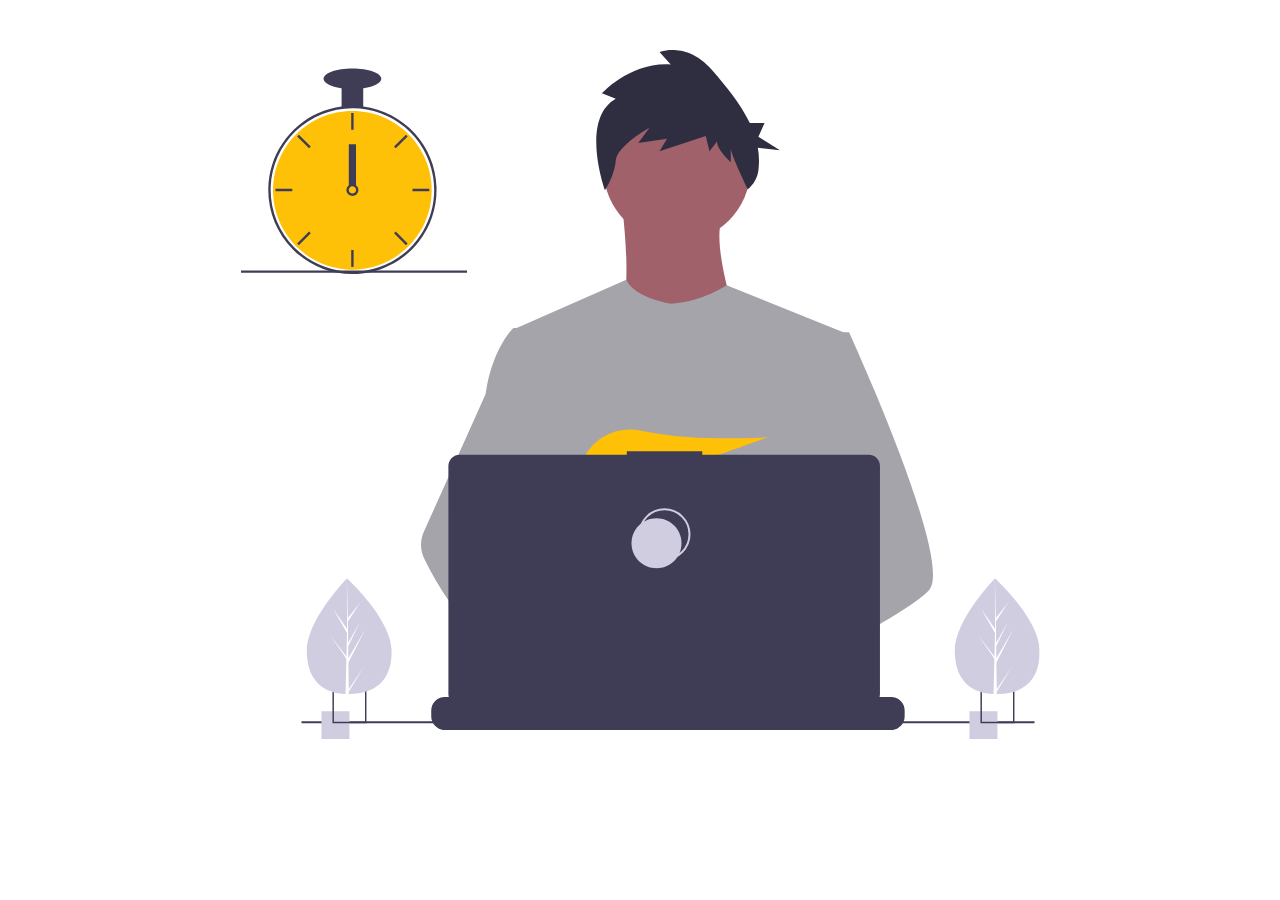
==== Laptop Boy/index.html @ 999169ca "New SVG animation Laptop Boy" ====
<!DOCTYPE html>
<html lang="en">
<head>
    <meta charset="UTF-8">
    <meta name="viewport" content="width=device-width, initial-scale=1.0">
    <meta http-equiv="X-UA-Compatible" content="ie=edge">
    <title>Working Guy</title>
    <link rel="stylesheet" href="styles.css">
</head>
<body>
    <div>
        <svg width="799" height="690" viewBox="0 0 799 690" fill="none" xmlns="http://www.w3.org/2000/svg">
            <g id="undraw_dev_productivity_umsq 1" clip-path="url(#clip0)">
                <g id="boy">
                    <path id="Vector"
                        d="M435.922 191.941C476.534 191.941 509.458 159.018 509.458 118.405C509.458 77.7923 476.534 44.869 435.922 44.869C395.309 44.869 362.385 77.7923 362.385 118.405C362.385 159.018 395.309 191.941 435.922 191.941Z"
                        fill="#A0616A" />
                    <path id="Vector_2"
                        d="M381.036 155.173C381.036 155.173 394.89 259.616 373.576 271.339C352.261 283.062 500.399 284.128 500.399 284.128C500.399 284.128 467.361 193.54 482.281 165.831L381.036 155.173Z"
                        fill="#A0616A" />
                    <path id="Vector_3"
                        d="M608.57 284.656L596.25 340.756L570.2 459.446L569.42 465.946L560.43 541.196L554.45 591.186L550.44 624.766C526.06 637.296 508.39 645.946 508.39 645.946C508.39 645.946 506.87 638.326 504.42 628.576C487.31 633.706 455.65 642.216 428.82 643.916C438.59 654.806 443.08 665.036 436.99 672.586C418.61 695.346 342.73 647.666 316.19 629.886C315.572 634.143 315.338 638.447 315.49 642.746L295.18 627.126L297.19 591.186L300.58 530.376L304.84 454.116C303.497 450.851 302.371 447.5 301.47 444.086C295.25 421.966 287.7 377.796 281.91 340.756C277.25 310.946 273.75 285.756 273.01 280.396C272.91 279.696 272.86 279.336 272.86 279.336L385.29 229.656C393.28 248.186 430.59 253.756 430.59 253.756C461.5 251.626 485.73 235.326 485.73 235.326L608.57 284.656Z"
                        fill="#A5A4AB" />
                    <path id="Vector_4"
                        d="M516.92 624.636C516.92 624.636 512.16 626.266 504.42 628.576C487.31 633.706 455.65 642.216 428.82 643.916C405.72 645.396 386.2 641.836 382.63 626.766C381.1 620.286 383.27 614.956 388 610.576C402.12 597.486 439 592.796 468.25 591.186C476.51 590.736 484.15 590.526 490.51 590.446C501.31 590.306 508.39 590.526 508.39 590.526L508.56 591.186L516.92 624.636Z"
                        fill="#A0616A" />
                    <path id="Vector_5"
                        d="M374.746 48.8468L360.997 43.3423C360.997 43.3423 389.746 11.6915 429.744 14.4439L418.494 2.05865C418.494 2.05865 445.993 -8.95021 470.992 19.9482C484.134 35.1394 499.339 52.996 508.817 73.1112H523.542L517.396 86.643L538.906 100.175L516.829 97.7442C518.144 105.154 518.346 112.719 517.428 120.189C516.481 127.661 512.668 134.473 506.793 139.187C506.793 139.187 489.741 103.891 489.741 98.387V112.148C489.741 112.148 475.992 99.7631 475.992 91.5065L468.492 101.139L464.743 86.0019L418.495 101.139L425.994 88.7543L397.245 92.8826L408.495 77.7452C408.495 77.7452 375.997 95.6348 374.746 110.772C373.497 125.909 363.984 140.253 363.984 140.253C363.984 140.253 338.498 69.4885 374.746 48.8468Z"
                        fill="#2F2E41" />
                    <path id="Vector_6"
                        d="M436.99 672.586C418.61 695.346 342.73 647.666 316.19 629.886C310.41 626.016 306.97 623.566 306.97 623.566L331.25 591.186L338.94 580.936C338.94 580.936 345.82 584.586 355.99 590.526C356.36 590.746 356.73 590.966 357.11 591.186C365.88 596.336 376.89 603.066 388 610.576C403.33 620.946 418.83 632.776 428.82 643.916C438.59 654.806 443.08 665.036 436.99 672.586Z"
                        fill="#A0616A" />
                    <path id="Vector_7"
                        d="M372.877 415.806L385.631 430.687C390.37 429.783 395.319 428.721 400.416 427.529L396.752 415.806L405.71 426.256C459.707 412.976 526.637 387.155 526.637 387.155C526.637 387.155 454.38 392.453 400.428 380.666C376.558 375.451 351.998 387.284 342.202 409.669C336.509 422.679 337.403 433.952 357.596 433.952C364.419 433.835 371.224 433.195 377.949 432.037L372.877 415.806Z"
                        fill="#FFC107" />
                    <path id="Vector_8" d="M793.5 671.326H60.5002V673.326H793.5V671.326Z" fill="#3F3D56" />
                    <path id="Vector_9" d="M108.446 661.223H80.446V689.223H108.446V661.223Z" fill="#D0CDE1" />
                    <path id="Vector_10"
                        d="M91.45 639.223V673.223H125.45V639.223H91.45ZM123.97 671.743H92.92V640.703H123.97V671.743Z"
                        fill="#3F3D56" />
                    <path id="Vector_11" d="M756.446 661.223H728.446V689.223H756.446V661.223Z" fill="#D0CDE1" />
                    <path id="Vector_12"
                        d="M739.45 639.223V673.223H773.45V639.223H739.45ZM771.97 671.743H740.92V640.703H771.97V671.743Z"
                        fill="#3F3D56" />
                    <path id="Vector_13"
                        d="M111.34 219.681C155.159 219.681 190.681 184.159 190.681 140.34C190.681 96.5219 155.159 61 111.34 61C67.5219 61 32 96.5219 32 140.34C32 184.159 67.5219 219.681 111.34 219.681Z"
                        fill="#FFC107" />
                    <path id="Vector_14"
                        d="M122.229 56.49C115.045 55.5764 107.775 55.5764 100.591 56.49C84.5863 58.5914 69.5206 65.2399 57.1812 75.6466C44.8419 86.0533 35.747 99.7814 30.9756 115.202C28.8056 122.229 27.5767 129.514 27.3211 136.864C27.2851 137.886 27.261 138.92 27.261 139.954C27.2833 162.265 36.1561 183.655 51.9323 199.431C67.7084 215.208 89.0991 224.08 111.41 224.103C113.201 224.103 114.992 224.043 116.759 223.934C120.908 223.674 125.03 223.103 129.093 222.227C148.495 218.055 165.798 207.161 177.947 191.468C190.096 175.776 196.308 156.295 195.487 136.467C194.666 116.638 186.864 97.7381 173.459 83.104C160.054 68.4699 141.909 59.0436 122.229 56.49H122.229ZM137.748 217.347H137.736C130.959 219.659 123.905 221.062 116.759 221.518C114.992 221.638 113.201 221.698 111.41 221.698C89.738 221.672 68.9613 213.051 53.6369 197.727C38.3126 182.402 29.6917 161.626 29.6652 139.954C29.6652 138.92 29.6892 137.886 29.7253 136.864C30.5517 115.744 39.5159 95.7617 54.7414 81.1009C69.9669 66.4401 90.2733 58.2371 111.41 58.209C130.776 58.2101 149.513 65.0866 164.283 77.6132C179.052 90.1399 188.895 107.503 192.057 126.61C195.22 145.716 191.496 165.325 181.55 181.942C171.604 198.559 156.082 211.106 137.748 217.347H137.748Z"
                        fill="#3F3D56" />
                    <path id="Vector_15" d="M112.612 63.0175H110.208V79.8473H112.612V63.0175Z" fill="#3F3D56" />
                    <path id="Vector_16" d="M57.8578 84.7016L56.1578 86.4017L68.0582 98.3021L69.7583 96.6021L57.8578 84.7016Z"
                        fill="#3F3D56" />
                    <path id="Vector_17" d="M34.4737 138.752V141.156H51.3035V138.752H34.4737Z" fill="#3F3D56" />
                    <path id="Vector_18" d="M56.1578 193.506L57.8578 195.206L69.7583 183.305L68.0582 181.605L56.1578 193.506Z"
                        fill="#3F3D56" />
                    <path id="Vector_19" d="M153.061 96.6021L154.762 98.3021L166.662 86.4017L164.962 84.7016L153.061 96.6021Z"
                        fill="#3F3D56" />
                    <path id="Vector_20" d="M171.516 138.752V141.156H188.346V138.752H171.516Z" fill="#3F3D56" />
                    <path id="Vector_21" d="M154.762 181.605L153.061 183.305L164.962 195.206L166.662 193.506L154.762 181.605Z"
                        fill="#3F3D56" />
                    <path id="Vector_22" d="M112.612 200.06H110.208V216.89H112.612V200.06Z" fill="#3F3D56" />
                    <path id="Vector_23" d="M226 220.44H0V222.844H226V220.44Z" fill="#3F3D56" />
                </g>
                <g id="logo">
                </g>
                <g id="petals">
                    <path id="Vector_24"
                        d="M150.594 599.754C151.527 631.704 132.859 643.413 109.43 644.097C108.886 644.113 108.345 644.123 107.805 644.126C106.719 644.135 105.643 644.117 104.577 644.072C83.3891 643.192 66.6173 631.945 65.7495 602.232C64.8515 571.482 103.018 531.529 105.882 528.574L105.887 528.571C105.996 528.458 106.052 528.402 106.052 528.402C106.052 528.402 149.661 567.807 150.594 599.754Z"
                         />
                    <path id="Vector_25"
                        d="M107.744 639.255L122.626 617.124L107.774 641.636L107.805 644.126C106.719 644.135 105.643 644.117 104.577 644.072L105.316 612.06L105.295 611.813L105.323 611.766L105.393 608.741L89.0953 585.078L105.374 606.477L105.432 607.116L105.989 582.93L91.9123 558.397L106.029 578.681L105.882 528.574L105.882 528.407L105.887 528.571L106.822 568.062L119.651 552.021L106.864 571.464L107.144 593.098L118.949 571.984L107.187 596.279L107.343 608.308L124.512 578.897L107.395 612.505L107.744 639.255Z"
                        fill="#fff" />
                    <path id="Vector_26"
                        d="M798.594 599.754C799.527 631.704 780.859 643.413 757.43 644.097C756.886 644.113 756.345 644.123 755.805 644.126C754.719 644.135 753.643 644.117 752.577 644.072C731.389 643.192 714.617 631.945 713.75 602.232C712.852 571.482 751.018 531.529 753.882 528.574L753.887 528.571C753.996 528.458 754.052 528.402 754.052 528.402C754.052 528.402 797.661 567.807 798.594 599.754Z"
                         />
                    <path id="Vector_27"
                        d="M755.744 639.255L770.626 617.124L755.774 641.636L755.805 644.126C754.719 644.135 753.643 644.117 752.577 644.072L753.316 612.06L753.295 611.813L753.323 611.766L753.393 608.741L737.095 585.078L753.374 606.477L753.432 607.116L753.989 582.93L739.912 558.397L754.029 578.681L753.882 528.574L753.882 528.407L753.887 528.571L754.822 568.062L767.651 552.021L754.864 571.464L755.144 593.098L766.949 571.984L755.187 596.279L755.343 608.308L772.512 578.897L755.395 612.505L755.744 639.255Z"
                        fill="#fff" />
                </g>
                <g id="hand">
                    <path id="Vector_28"
                        d="M687.993 540.17C680.503 548.29 661.943 560.52 639.443 573.76C631.073 578.68 622.163 583.75 613.073 588.79C591.383 600.82 568.673 612.74 549.933 622.37C525.553 634.9 507.883 643.55 507.883 643.55C507.883 643.55 506.363 635.93 503.913 626.18C500.633 613.13 495.693 596.26 490.543 588.79C490.363 588.53 490.183 588.29 490.003 588.05C488.503 586.08 486.993 584.93 485.503 584.93L559.923 538.8L592.083 518.86L568.913 463.55L539.853 394.17L557.393 338.36L575.023 282.26H608.063C608.063 282.26 619.003 306.14 632.993 339.44C635.083 344.42 637.243 349.61 639.443 354.97C668.223 424.97 704.103 522.72 687.993 540.17Z"
                        fill="#A5A4AB" />
                    <path id="Vector_29"
                        d="M355.483 588.13C352.769 588.12 350.059 588.34 347.383 588.79C324.393 592.74 317.613 613.55 315.683 627.49C315.065 631.747 314.831 636.051 314.983 640.35L294.673 624.73L287.273 619.04C269.463 612.83 253.593 601.8 239.833 588.79C227.896 577.304 217.188 564.605 207.883 550.9C198.615 537.392 190.352 523.22 183.163 508.5C181.157 504.392 180.078 499.894 180.004 495.323C179.93 490.752 180.861 486.221 182.733 482.05L207.883 426L244.643 344.08C244.913 342.13 245.209 340.223 245.533 338.36C252.823 296.56 272.353 278 272.353 278H287.273L297.253 338.36L309.653 413.35L300.963 441.69L280.883 507.14L300.073 527.98L355.483 588.13Z"
                        fill="#A5A4AB" />
                </g>
                <g id="laptop">
                    <path id="Vector_30"
                        d="M663.65 660.386V666.456C663.654 668.122 663.345 669.774 662.74 671.326C662.472 672.018 662.147 672.687 661.77 673.326C660.578 675.327 658.887 676.983 656.862 678.133C654.838 679.283 652.549 679.887 650.22 679.886H203.67C201.342 679.887 199.053 679.283 197.028 678.133C195.003 676.983 193.312 675.327 192.12 673.326C191.743 672.687 191.419 672.018 191.15 671.326C190.546 669.774 190.237 668.122 190.24 666.456V660.386C190.24 658.622 190.587 656.876 191.262 655.246C191.936 653.616 192.926 652.136 194.173 650.889C195.42 649.641 196.901 648.652 198.53 647.977C200.16 647.303 201.906 646.956 203.67 646.956H229.41V644.126C229.41 644.052 229.425 643.98 229.453 643.912C229.481 643.844 229.522 643.782 229.574 643.73C229.626 643.678 229.688 643.636 229.756 643.608C229.824 643.58 229.897 643.566 229.97 643.566H243.4C243.474 643.566 243.547 643.58 243.615 643.608C243.683 643.636 243.745 643.678 243.797 643.73C243.849 643.782 243.89 643.844 243.918 643.912C243.946 643.98 243.96 644.052 243.96 644.126V646.956H252.35V644.126C252.35 644.052 252.365 643.98 252.393 643.912C252.421 643.844 252.462 643.782 252.514 643.73C252.566 643.678 252.628 643.636 252.696 643.608C252.764 643.58 252.837 643.566 252.91 643.566H266.34C266.414 643.566 266.487 643.58 266.555 643.608C266.623 643.636 266.684 643.678 266.736 643.73C266.789 643.782 266.83 643.844 266.858 643.912C266.886 643.98 266.9 644.052 266.9 644.126V646.956H275.3V644.126C275.3 644.052 275.315 643.98 275.343 643.912C275.371 643.844 275.412 643.782 275.464 643.73C275.516 643.678 275.578 643.636 275.646 643.608C275.714 643.58 275.787 643.566 275.86 643.566H289.29C289.364 643.566 289.437 643.58 289.505 643.608C289.573 643.636 289.634 643.678 289.686 643.73C289.739 643.782 289.78 643.844 289.808 643.912C289.836 643.98 289.85 644.052 289.85 644.126V646.956H298.24V644.126C298.24 644.052 298.255 643.98 298.283 643.912C298.311 643.844 298.352 643.782 298.404 643.73C298.456 643.678 298.518 643.636 298.586 643.608C298.654 643.58 298.727 643.566 298.8 643.566H312.23C312.304 643.566 312.377 643.58 312.445 643.608C312.513 643.636 312.574 643.678 312.626 643.73C312.678 643.782 312.72 643.844 312.748 643.912C312.776 643.98 312.79 644.052 312.79 644.126V646.956H321.18V644.126C321.18 644.052 321.194 643.98 321.223 643.912C321.251 643.844 321.292 643.782 321.344 643.73C321.396 643.678 321.458 643.636 321.526 643.608C321.594 643.58 321.667 643.566 321.74 643.566H335.17C335.244 643.566 335.317 643.58 335.385 643.608C335.453 643.636 335.514 643.678 335.566 643.73C335.618 643.782 335.66 643.844 335.688 643.912C335.716 643.98 335.73 644.052 335.73 644.126V646.956H344.13V644.126C344.13 644.052 344.145 643.98 344.173 643.912C344.201 643.844 344.242 643.782 344.294 643.73C344.346 643.678 344.408 643.636 344.476 643.608C344.544 643.58 344.617 643.566 344.69 643.566H358.12C358.194 643.566 358.267 643.58 358.335 643.608C358.403 643.636 358.464 643.678 358.516 643.73C358.569 643.782 358.61 643.844 358.638 643.912C358.666 643.98 358.68 644.052 358.68 644.126V646.956H367.07V644.126C367.07 644.052 367.085 643.98 367.113 643.912C367.141 643.844 367.182 643.782 367.234 643.73C367.286 643.678 367.348 643.636 367.416 643.608C367.484 643.58 367.557 643.566 367.63 643.566H472.83C472.904 643.566 472.977 643.58 473.045 643.608C473.113 643.636 473.174 643.678 473.227 643.73C473.279 643.782 473.32 643.844 473.348 643.912C473.376 643.98 473.39 644.052 473.39 644.126V646.956H481.79V644.126C481.79 644.052 481.804 643.98 481.833 643.912C481.861 643.844 481.902 643.782 481.954 643.73C482.006 643.678 482.068 643.636 482.136 643.608C482.204 643.58 482.277 643.566 482.35 643.566H495.78C495.928 643.567 496.07 643.627 496.175 643.732C496.279 643.836 496.339 643.978 496.34 644.126V646.956H504.73V644.126C504.73 644.052 504.745 643.98 504.773 643.912C504.801 643.844 504.842 643.782 504.894 643.73C504.946 643.678 505.008 643.636 505.076 643.608C505.144 643.58 505.217 643.566 505.29 643.566H518.72C518.794 643.566 518.867 643.58 518.935 643.608C519.003 643.636 519.065 643.678 519.117 643.73C519.169 643.782 519.21 643.844 519.238 643.912C519.266 643.98 519.28 644.052 519.28 644.126V646.956H527.67V644.126C527.67 644.052 527.685 643.98 527.713 643.912C527.741 643.844 527.782 643.782 527.834 643.73C527.886 643.678 527.948 643.636 528.016 643.608C528.084 643.58 528.157 643.566 528.23 643.566H541.66C541.734 643.566 541.807 643.58 541.875 643.608C541.943 643.636 542.005 643.678 542.057 643.73C542.109 643.782 542.15 643.844 542.178 643.912C542.206 643.98 542.22 644.052 542.22 644.126V646.956H550.62V644.126C550.62 644.052 550.635 643.98 550.663 643.912C550.691 643.844 550.732 643.782 550.784 643.73C550.836 643.678 550.898 643.636 550.966 643.608C551.034 643.58 551.107 643.566 551.18 643.566H564.61C564.757 643.568 564.898 643.628 565.001 643.733C565.104 643.838 565.161 643.979 565.16 644.126V646.956H573.56V644.126C573.56 644.052 573.575 643.98 573.603 643.912C573.631 643.844 573.672 643.782 573.724 643.73C573.776 643.678 573.838 643.636 573.906 643.608C573.974 643.58 574.047 643.566 574.12 643.566H587.55C587.624 643.566 587.697 643.58 587.765 643.608C587.833 643.636 587.895 643.678 587.947 643.73C587.999 643.782 588.04 643.844 588.068 643.912C588.096 643.98 588.11 644.052 588.11 644.126V646.956H596.5V644.126C596.5 644.052 596.515 643.98 596.543 643.912C596.571 643.844 596.612 643.782 596.664 643.73C596.716 643.678 596.778 643.636 596.846 643.608C596.914 643.58 596.987 643.566 597.06 643.566H610.49C610.564 643.566 610.637 643.58 610.705 643.608C610.773 643.636 610.835 643.678 610.887 643.73C610.939 643.782 610.98 643.844 611.008 643.912C611.036 643.98 611.05 644.052 611.05 644.126V646.956H650.22C651.984 646.956 653.731 647.303 655.36 647.977C656.99 648.652 658.471 649.641 659.718 650.889C660.965 652.136 661.954 653.616 662.629 655.246C663.304 656.876 663.651 658.622 663.65 660.386Z"
                        fill="#3F3D56" />
                    <path id="Vector_31"
                        d="M627.695 404.757H461.252V401.326H385.78V404.757H218.651C215.665 404.757 212.801 405.943 210.69 408.054C208.579 410.166 207.392 413.029 207.392 416.015V643.927C207.392 646.913 208.578 649.776 210.69 651.888C212.801 653.999 215.665 655.185 218.651 655.185H627.695C630.68 655.185 633.544 653.999 635.656 651.888C637.767 649.776 638.953 646.913 638.953 643.927V416.015C638.953 414.537 638.662 413.073 638.096 411.707C637.53 410.341 636.701 409.1 635.656 408.054C634.61 407.009 633.369 406.179 632.003 405.614C630.637 405.048 629.173 404.757 627.695 404.757Z"
                        fill="#3F3D56" />
                </g>
                <g id="logo-sec">
                    <path id="Vector_33"
                        d="M423.5 509.326C437.307 509.326 448.5 498.133 448.5 484.326C448.5 470.519 437.307 459.326 423.5 459.326C409.693 459.326 398.5 470.519 398.5 484.326C398.5 498.133 409.693 509.326 423.5 509.326Z"
                         stroke-width="2" stroke-miterlimit="10" />
                </g>
                <g id="logo-main">
                    <path id="Vector_32"
                        d="M415.5 518.326C429.307 518.326 440.5 507.133 440.5 493.326C440.5 479.519 429.307 468.326 415.5 468.326C401.693 468.326 390.5 479.519 390.5 493.326C390.5 507.133 401.693 518.326 415.5 518.326Z" />
                </g>
                <g id="clock-button">
                    <path id="Vector_34" d="M122.229 35.3686H100.591V57.0069H122.229V35.3686Z" fill="#3F3D56" />
                    <path id="Vector_35"
                        d="M111.41 38.975C127.344 38.975 140.261 34.4002 140.261 28.7569C140.261 23.1136 127.344 18.5388 111.41 18.5388C95.4759 18.5388 82.5588 23.1136 82.5588 28.7569C82.5588 34.4002 95.4759 38.975 111.41 38.975Z"
                        fill="#3F3D56" />
                </g>
                <g id="clock-hand">
                    <path id="Vector_36"
                        d="M115.016 135.145C113.976 134.365 112.71 133.943 111.41 133.943C110.109 133.943 108.844 134.365 107.803 135.145C107.091 135.686 106.505 136.375 106.084 137.165C105.552 138.181 105.322 139.329 105.421 140.473C105.52 141.616 105.944 142.707 106.643 143.617C107.343 144.527 108.288 145.218 109.368 145.608C110.447 145.998 111.616 146.07 112.735 145.817C113.855 145.564 114.878 144.996 115.685 144.179C116.492 143.363 117.048 142.333 117.288 141.211C117.528 140.088 117.441 138.921 117.039 137.846C116.636 136.771 115.934 135.834 115.016 135.145H115.016ZM111.41 143.56C110.454 143.557 109.539 143.176 108.863 142.501C108.187 141.825 107.806 140.909 107.803 139.954C107.808 139.224 108.03 138.513 108.441 137.91C108.793 137.4 109.271 136.989 109.828 136.718C110.385 136.447 111.003 136.324 111.622 136.361C112.241 136.398 112.84 136.595 113.361 136.931C113.881 137.267 114.306 137.732 114.595 138.281C114.883 138.83 115.025 139.444 115.007 140.063C114.988 140.683 114.811 141.288 114.49 141.818C114.17 142.349 113.718 142.788 113.179 143.094C112.639 143.399 112.03 143.559 111.41 143.56V143.56Z"
                        fill="#3F3D56" />
                    <path id="Vector_37" d="M115.016 94.2729H107.803V135.145H115.016V94.2729Z" fill="#3F3D56" />
                </g>
            </g>
            <defs>
                <clipPath id="clip0">
                    <rect width="798.627" height="689.223" fill="white" />
                </clipPath>
            </defs>
        </svg>

    </div>
</body>
</html>
---- Laptop Boy/styles.css ----
*{
    margin: 0;
    padding: 0;
    box-sizing: border-box;
}

body{
    text-align: center;
    margin: 20px;
    margin-top: 50px;
}

#boy{
    z-index: 1;
}

#clock-hand{
    animation: clock-hand 1.5s ease-in-out infinite;
    transform-origin:bottom;
    transform-box: fill-box;
    transform-style: flat;
}

#hand{
    animation: hand .2s ease infinite;
}

#laptop{
    animation: laptop .2s ease-in-out infinite;
    transform-origin: center;
    transform-style: flat;
}

#petals{
    animation: petals 3s ease-in-out infinite alternate;
    fill: #D0CDE1;
}

#logo-main{
    animation: logo .1s ease-in-out infinite alternate;
    fill: #D0CDE1;
}

#logo-sec{
    animation: logo-sec .1s ease-in-out infinite alternate;
    stroke: #D0CDE1;
}

@keyframes logo-sec {
    0% {
        stroke: #CD6155;
        transform: translateX(0%);
    }

    100% {
        stroke: #F1C40F;
        transform: translateX(0.2%);
    }
}


@keyframes logo {
    0% {
        fill: #CD6155;
        transform: translateX(0%);
    }
    100% {
        fill: #F1C40F;
        transform: translateX(0.2%);
    }
}


@keyframes petals {
    0% {
       fill:#CD6155;
    }

    30%{
        fill: #F1948A;
    }

    50% {
       fill:#5499C7;
    }

    70% {
        fill: #21618C;
    }

    100% {
       fill: #F1C40F;
    }
}


@keyframes laptop{
    0%{
       transform: translateX(0%);
    }

    50%{
        transform: translateX(.2%);
    }

    100%{
        transform: translateX(0%);
    }
}


@keyframes clock-hand{
    from{
        transform: rotateZ(0deg);
    }

    to{
        transform: rotateZ(360deg);
    }
}

@keyframes hand {
    0% {
        transform: translateX(0%);
    }

    50% {
        transform: translateX(-0.2%);
    }

    100%{
        transform: translateX(0%);
    }
}
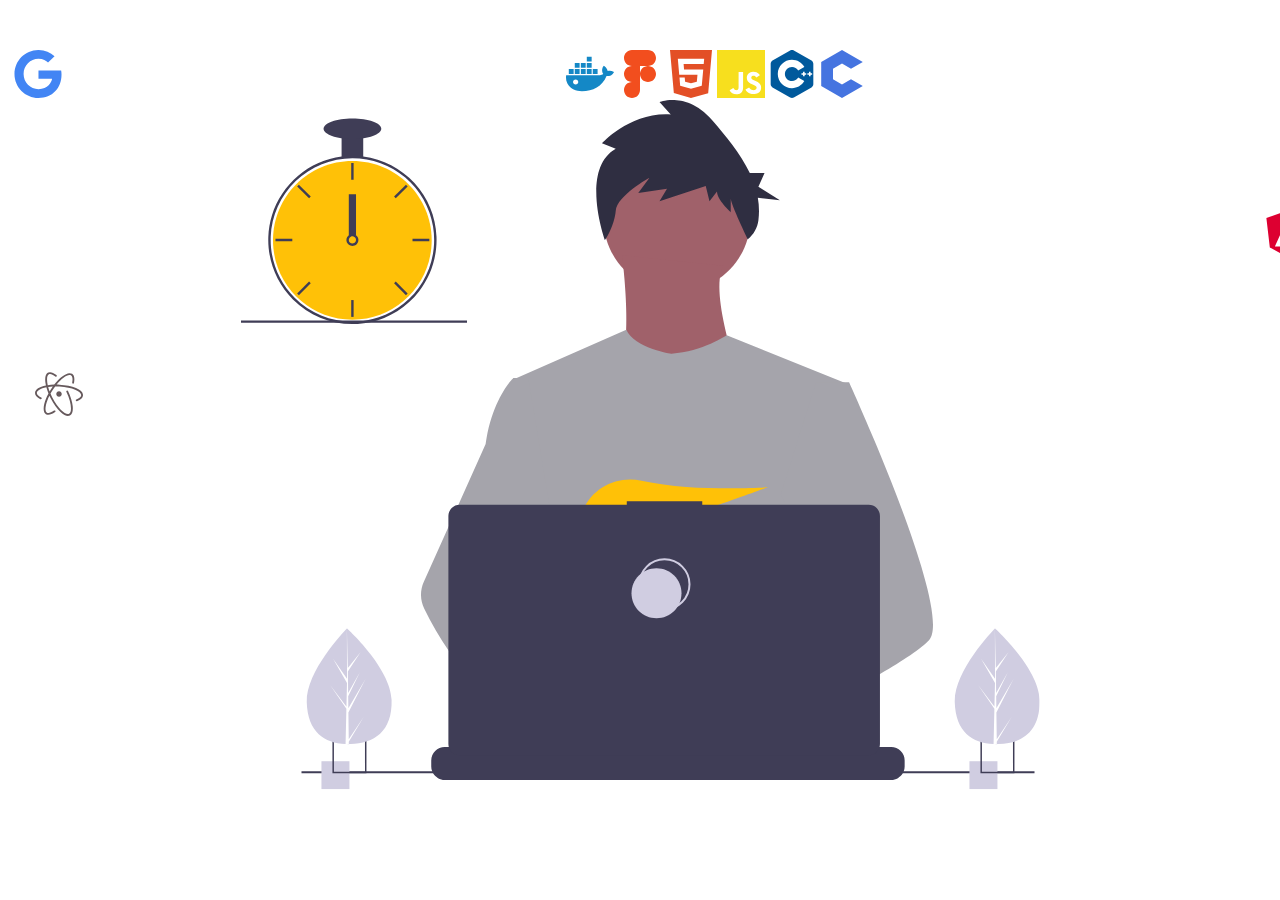
==== commit 58db8d3f: "SVG Icons added" ====
--- a/Laptop Boy/index.html
+++ b/Laptop Boy/index.html
@@ -8,6 +8,33 @@
     <link rel="stylesheet" href="styles.css">
 </head>
 <body>
+    <svg class="google">
+        <use xlink:href="images/sprite.svg#icon-google"></use>
+    </svg>
+    <svg class="angular">
+        <use xlink:href="images/sprite.svg#icon-angular"></use>
+    </svg>
+    <svg class="atom">
+        <use xlink:href="images/sprite.svg#icon-atom"></use>
+    </svg>
+    <svg class="docker">
+        <use xlink:href="images/sprite.svg#icon-docker"></use>
+    </svg>
+    <svg class="figma">
+        <use xlink:href="images/sprite.svg#icon-figma"></use>
+    </svg>
+    <svg class="html5">
+        <use xlink:href="images/sprite.svg#icon-html5"></use>
+    </svg>
+    <svg class="javascript">
+        <use xlink:href="images/sprite.svg#icon-javascript"></use>
+    </svg>
+    <svg class="cplusplus">
+        <use xlink:href="images/sprite.svg#icon-cplusplus"></use>
+    </svg>
+    <svg class="codio">
+        <use xlink:href="images/sprite.svg#icon-codio"></use>
+    </svg>
     <div>
         <svg width="799" height="690" viewBox="0 0 799 690" fill="none" xmlns="http://www.w3.org/2000/svg">
             <g id="undraw_dev_productivity_umsq 1" clip-path="url(#clip0)">
@@ -24,9 +51,6 @@
                     <path id="Vector_4"
                         d="M516.92 624.636C516.92 624.636 512.16 626.266 504.42 628.576C487.31 633.706 455.65 642.216 428.82 643.916C405.72 645.396 386.2 641.836 382.63 626.766C381.1 620.286 383.27 614.956 388 610.576C402.12 597.486 439 592.796 468.25 591.186C476.51 590.736 484.15 590.526 490.51 590.446C501.31 590.306 508.39 590.526 508.39 590.526L508.56 591.186L516.92 624.636Z"
                         fill="#A0616A" />
-                    <path id="Vector_5"
-                        d="M374.746 48.8468L360.997 43.3423C360.997 43.3423 389.746 11.6915 429.744 14.4439L418.494 2.05865C418.494 2.05865 445.993 -8.95021 470.992 19.9482C484.134 35.1394 499.339 52.996 508.817 73.1112H523.542L517.396 86.643L538.906 100.175L516.829 97.7442C518.144 105.154 518.346 112.719 517.428 120.189C516.481 127.661 512.668 134.473 506.793 139.187C506.793 139.187 489.741 103.891 489.741 98.387V112.148C489.741 112.148 475.992 99.7631 475.992 91.5065L468.492 101.139L464.743 86.0019L418.495 101.139L425.994 88.7543L397.245 92.8826L408.495 77.7452C408.495 77.7452 375.997 95.6348 374.746 110.772C373.497 125.909 363.984 140.253 363.984 140.253C363.984 140.253 338.498 69.4885 374.746 48.8468Z"
-                        fill="#2F2E41" />
                     <path id="Vector_6"
                         d="M436.99 672.586C418.61 695.346 342.73 647.666 316.19 629.886C310.41 626.016 306.97 623.566 306.97 623.566L331.25 591.186L338.94 580.936C338.94 580.936 345.82 584.586 355.99 590.526C356.36 590.746 356.73 590.966 357.11 591.186C365.88 596.336 376.89 603.066 388 610.576C403.33 620.946 418.83 632.776 428.82 643.916C438.59 654.806 443.08 665.036 436.99 672.586Z"
                         fill="#A0616A" />
@@ -62,7 +86,10 @@
                     <path id="Vector_22" d="M112.612 200.06H110.208V216.89H112.612V200.06Z" fill="#3F3D56" />
                     <path id="Vector_23" d="M226 220.44H0V222.844H226V220.44Z" fill="#3F3D56" />
                 </g>
-                <g id="logo">
+                <g id="hair">
+                    <path id="Vector_5"
+                        d="M374.746 48.8468L360.997 43.3423C360.997 43.3423 389.746 11.6915 429.744 14.4439L418.494 2.05865C418.494 2.05865 445.993 -8.95021 470.992 19.9482C484.134 35.1394 499.339 52.996 508.817 73.1112H523.542L517.396 86.643L538.906 100.175L516.829 97.7442C518.144 105.154 518.346 112.719 517.428 120.189C516.481 127.661 512.668 134.473 506.793 139.187C506.793 139.187 489.741 103.891 489.741 98.387V112.148C489.741 112.148 475.992 99.7631 475.992 91.5065L468.492 101.139L464.743 86.0019L418.495 101.139L425.994 88.7543L397.245 92.8826L408.495 77.7452C408.495 77.7452 375.997 95.6348 374.746 110.772C373.497 125.909 363.984 140.253 363.984 140.253C363.984 140.253 338.498 69.4885 374.746 48.8468Z"
+                        fill="#2F2E41" />
                 </g>
                 <g id="petals">
                     <path id="Vector_24"
--- a/Laptop Boy/styles.css
+++ b/Laptop Boy/styles.css
@@ -5,15 +5,89 @@
 }
 
 body{
+    font-size: 62.5%;
     text-align: center;
     margin: 20px;
     margin-top: 50px;
 }
 
-#boy{
-    z-index: 1;
-}
-
+.google{
+    height: 3rem;
+    width:3rem;
+    position: relative;
+    right: 25rem;
+}
+
+.angular{
+    height: 3rem;
+    width:3rem;
+    position: relative;
+    top: 10rem;
+    left:50rem;
+}
+.atom{
+    height: 3rem;
+    width:3rem;
+    position: relative;
+    top:20rem;
+    left:;
+    right:30rem;
+    bottom:;
+}
+.docker{
+    height: 3rem;
+    width:3rem;
+    position: relative;
+    top:
+    left:
+    right:
+    bottom:
+}
+.figma{
+    height: 3rem;
+    width:3rem;
+    position: relative;
+    top:
+    left:
+    right:
+    bottom:
+}
+.html5{
+    height: 3rem;
+    width:3rem;
+    position: relative;
+    top:
+    left:
+    right:
+    bottom:
+}
+.javascript{
+    height: 3rem;
+    width:3rem;
+    position: relative;
+    top:
+    left:
+    right:
+    bottom:
+}
+.cplusplus{
+    height: 3rem;
+    width:3rem;
+    position: relative;
+    top:
+    left:
+    right:
+    bottom:
+}
+.codio{
+    height: 3rem;
+    width:3rem;
+    position: relative;
+    top:
+    left:
+    right:
+    bottom:
+}
 #clock-hand{
     animation: clock-hand 1.5s ease-in-out infinite;
     transform-origin:bottom;
@@ -46,6 +120,20 @@
     stroke: #D0CDE1;
 }
 
+#hair{
+    animation: hair 2s ease-in-out infinite alternate;
+}
+
+@keyframes hair{
+    form{
+        transform: translateY(0%);
+    }
+
+    to{
+        transform: translateY(1%);
+    }
+}
+
 @keyframes logo-sec {
     0% {
         stroke: #CD6155;
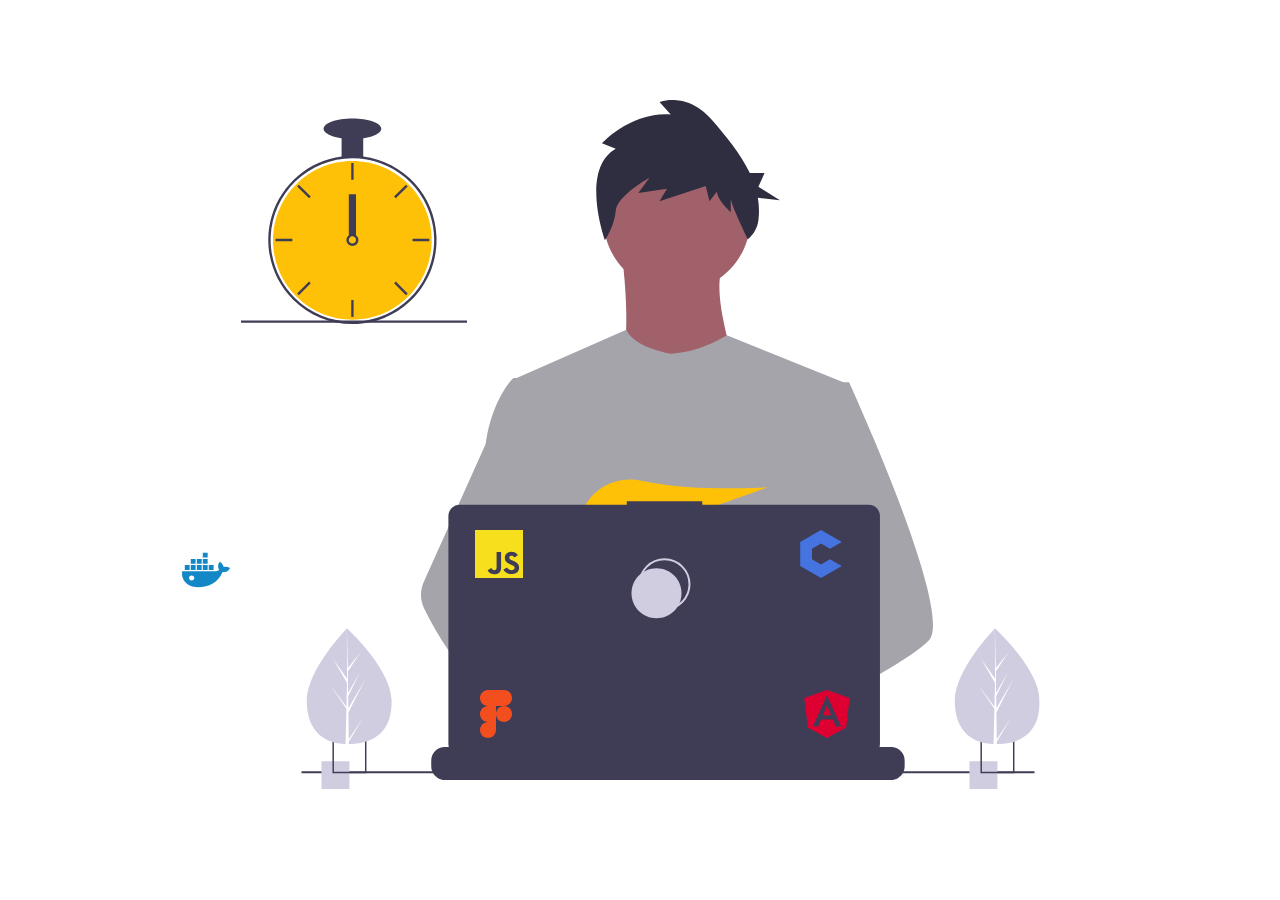
==== commit 2f1a9d5e: "Modified with icons" ====
--- a/Laptop Boy/index.html
+++ b/Laptop Boy/index.html
@@ -8,30 +8,30 @@
     <link rel="stylesheet" href="styles.css">
 </head>
 <body>
-    <svg class="google">
+    <!-- <svg class="google">
         <use xlink:href="images/sprite.svg#icon-google"></use>
-    </svg>
+    </svg> -->
     <svg class="angular">
         <use xlink:href="images/sprite.svg#icon-angular"></use>
     </svg>
-    <svg class="atom">
+    <!-- <svg class="atom">
         <use xlink:href="images/sprite.svg#icon-atom"></use>
-    </svg>
+    </svg> -->
     <svg class="docker">
         <use xlink:href="images/sprite.svg#icon-docker"></use>
     </svg>
     <svg class="figma">
         <use xlink:href="images/sprite.svg#icon-figma"></use>
     </svg>
-    <svg class="html5">
+    <!-- <svg class="html5">
         <use xlink:href="images/sprite.svg#icon-html5"></use>
-    </svg>
+    </svg> -->
     <svg class="javascript">
         <use xlink:href="images/sprite.svg#icon-javascript"></use>
     </svg>
-    <svg class="cplusplus">
+    <!-- <svg class="cplusplus">
         <use xlink:href="images/sprite.svg#icon-cplusplus"></use>
-    </svg>
+    </svg> -->
     <svg class="codio">
         <use xlink:href="images/sprite.svg#icon-codio"></use>
     </svg>
--- a/Laptop Boy/styles.css
+++ b/Laptop Boy/styles.css
@@ -1,135 +1,291 @@
-*{
+* {
     margin: 0;
     padding: 0;
     box-sizing: border-box;
 }
 
-body{
+body {
     font-size: 62.5%;
     text-align: center;
     margin: 20px;
     margin-top: 50px;
 }
 
-.google{
-    height: 3rem;
-    width:3rem;
-    position: relative;
+.google {
+    animation: google 3s ease-in-out infinite;
+    height: 3rem;
+    width: 3rem;
+    position: relative;
+    top: 10rem;
     right: 25rem;
 }
 
-.angular{
-    height: 3rem;
-    width:3rem;
+.angular {
+    animation: laptop-stickers .2s ease-in-out infinite;
+    height: 3rem;
+    width: 3rem;
+    position: relative;
+    /* top: 40rem;
+    left: 20rem; */
+    top: 40rem;
+    left: 18rem;
+}
+
+.atom {
+    animation: atom 3s ease-in-out infinite;
+    height: 3rem;
+    width: 3rem;
+    position: relative;
+    top: 32rem;
+    right: 42rem;
+}
+
+.docker {
+    animation: docker 10s ease-in-out infinite;
+    transform-style: flat;
+    height: 3rem;
+    width: 3rem;
+    position: relative;
+    top: 31rem;
+    right: 24rem;
+}
+
+.figma {
+    animation: laptop-stickers .2s ease-in-out infinite;
+    height: 3rem;
+    width: 3rem;
+    position: relative;
+    top: 40rem;
+    right: 9rem;
+    /* top: 40rem;
+    right: 8rem; */
+}
+
+.html5 {
+    animation:html 3s ease-in-out infinite;
+    height: 3rem;
+    width: 3rem;
     position: relative;
     top: 10rem;
-    left:50rem;
-}
-.atom{
-    height: 3rem;
-    width:3rem;
-    position: relative;
-    top:20rem;
-    left:;
-    right:30rem;
-    bottom:;
-}
-.docker{
-    height: 3rem;
-    width:3rem;
-    position: relative;
-    top:
-    left:
-    right:
-    bottom:
-}
-.figma{
-    height: 3rem;
-    width:3rem;
-    position: relative;
-    top:
-    left:
-    right:
-    bottom:
-}
-.html5{
-    height: 3rem;
-    width:3rem;
-    position: relative;
-    top:
-    left:
-    right:
-    bottom:
-}
-.javascript{
-    height: 3rem;
-    width:3rem;
-    position: relative;
-    top:
-    left:
-    right:
-    bottom:
-}
-.cplusplus{
-    height: 3rem;
-    width:3rem;
-    position: relative;
-    top:
-    left:
-    right:
-    bottom:
-}
-.codio{
-    height: 3rem;
-    width:3rem;
-    position: relative;
-    top:
-    left:
-    right:
-    bottom:
-}
-#clock-hand{
+    left: 36rem;
+}
+
+.javascript {
+    animation: laptop-stickers .2s ease-in-out infinite;
+    height: 3rem;
+    width: 3rem;
+    position: relative;
+    top: 30rem;
+    right: 12rem;
+    /* top: 30rem;
+    right: 14rem; */
+}
+
+.cplusplus {
+    animation:cplus 3s ease-in-out infinite;
+    height: 3rem;
+    width: 3rem;
+    position: relative;
+    top: 31rem;
+    left: 20rem;
+}
+
+.codio {
+    animation:laptop-stickers .2s ease-in-out infinite;
+    height: 3rem;
+    width: 3rem;
+    position: relative;
+    top: 30rem;
+    right: -5rem;
+    /* top: 30rem;
+    right: 2rem; */
+}
+
+#clock-hand {
     animation: clock-hand 1.5s ease-in-out infinite;
-    transform-origin:bottom;
+    transform-origin: bottom;
     transform-box: fill-box;
     transform-style: flat;
 }
 
-#hand{
+#hand {
     animation: hand .2s ease infinite;
 }
 
-#laptop{
+#laptop {
     animation: laptop .2s ease-in-out infinite;
     transform-origin: center;
     transform-style: flat;
 }
 
-#petals{
+#petals {
     animation: petals 3s ease-in-out infinite alternate;
     fill: #D0CDE1;
 }
 
-#logo-main{
+#logo-main {
     animation: logo .1s ease-in-out infinite alternate;
     fill: #D0CDE1;
 }
 
-#logo-sec{
+#logo-sec {
     animation: logo-sec .1s ease-in-out infinite alternate;
     stroke: #D0CDE1;
 }
 
-#hair{
+#hair {
     animation: hair 2s ease-in-out infinite alternate;
 }
 
-@keyframes hair{
-    form{
+@keyframes html {
+    0% {
+        top: 10rem;
+        left: 36rem;
+    }
+
+    34% {
+        top: 31rem;
+        left: 26rem;
+
+    }
+
+    67% {
+        top: 31rem;
+        left: 45rem;
+    }
+
+    100% {
+        top: 10rem;
+        left: 36rem;
+    }
+}
+
+
+@keyframes cplus {
+    0% {
+        top: 31rem;
+        left: 20rem;
+    }
+
+    34% {
+        top: 31rem;
+        left: 40rem;
+
+    }
+
+    67% {
+        top: 10rem;
+        left: 30rem;
+    }
+
+    100% {
+        top: 31rem;
+        left: 20rem;
+    }
+}
+
+
+@keyframes docker {
+    0% {
+        top: -2rem;
+        right: 53rem;
+    }
+
+    25% {
+        transform: rotateZ(-90deg);
+        top: 50rem;
+        right: 53rem;
+    }
+
+    50%{
+        transform: rotate(-180deg);
+        top: 50rem;
+        right: -59rem;
+    }
+
+    75%{
+        transform: rotateZ(-270deg);
+        top: -2rem;
+        right: -59rem;
+    }
+
+    100%{
+        transform: rotateZ(-360deg);
+        top: -2rem;
+        right: 53rem;
+    }
+
+   
+}
+
+
+@keyframes atom {
+    0% {
+        top: 32rem;
+        right: 41rem;
+
+    }
+
+    34% {
+        top: 31rem;
+        right: 20rem;
+    }
+
+    67% {
+        top: 10rem;
+        right: 30rem;
+    }
+
+    100% {
+        top: 32rem;
+        right: 41rem;
+    }
+}
+
+@keyframes google {
+    0% {
+        top: 10rem;
+        right: 25rem;
+    }
+
+    34% {
+        top: 32rem;
+        right: 34rem;
+
+    }
+
+    67% {
+        top: 31rem;
+        right: 15rem;
+    }
+
+    100% {
+        top: 10rem;
+        right: 25rem;
+    }
+}
+
+@keyframes laptop-stickers {
+    0% {
+        transform: translateX(0%);
+    }
+
+    50% {
+        transform: translateX(5%);
+    }
+
+    100% {
+        transform: translateX(0%);
+    }
+}
+
+
+@keyframes hair {
+    form {
         transform: translateY(0%);
     }
 
-    to{
+    to {
         transform: translateY(1%);
     }
 }
@@ -152,6 +308,7 @@
         fill: #CD6155;
         transform: translateX(0%);
     }
+
     100% {
         fill: #F1C40F;
         transform: translateX(0.2%);
@@ -161,15 +318,15 @@
 
 @keyframes petals {
     0% {
-       fill:#CD6155;
-    }
-
-    30%{
+        fill: #CD6155;
+    }
+
+    30% {
         fill: #F1948A;
     }
 
     50% {
-       fill:#5499C7;
+        fill: #5499C7;
     }
 
     70% {
@@ -177,32 +334,32 @@
     }
 
     100% {
-       fill: #F1C40F;
-    }
-}
-
-
-@keyframes laptop{
-    0%{
-       transform: translateX(0%);
-    }
-
-    50%{
+        fill: #F1C40F;
+    }
+}
+
+
+@keyframes laptop {
+    0% {
+        transform: translateX(0%);
+    }
+
+    50% {
         transform: translateX(.2%);
     }
 
-    100%{
-        transform: translateX(0%);
-    }
-}
-
-
-@keyframes clock-hand{
-    from{
+    100% {
+        transform: translateX(0%);
+    }
+}
+
+
+@keyframes clock-hand {
+    from {
         transform: rotateZ(0deg);
     }
 
-    to{
+    to {
         transform: rotateZ(360deg);
     }
 }
@@ -216,9 +373,7 @@
         transform: translateX(-0.2%);
     }
 
-    100%{
-        transform: translateX(0%);
-    }
-}
-
-
+    100% {
+        transform: translateX(0%);
+    }
+}
